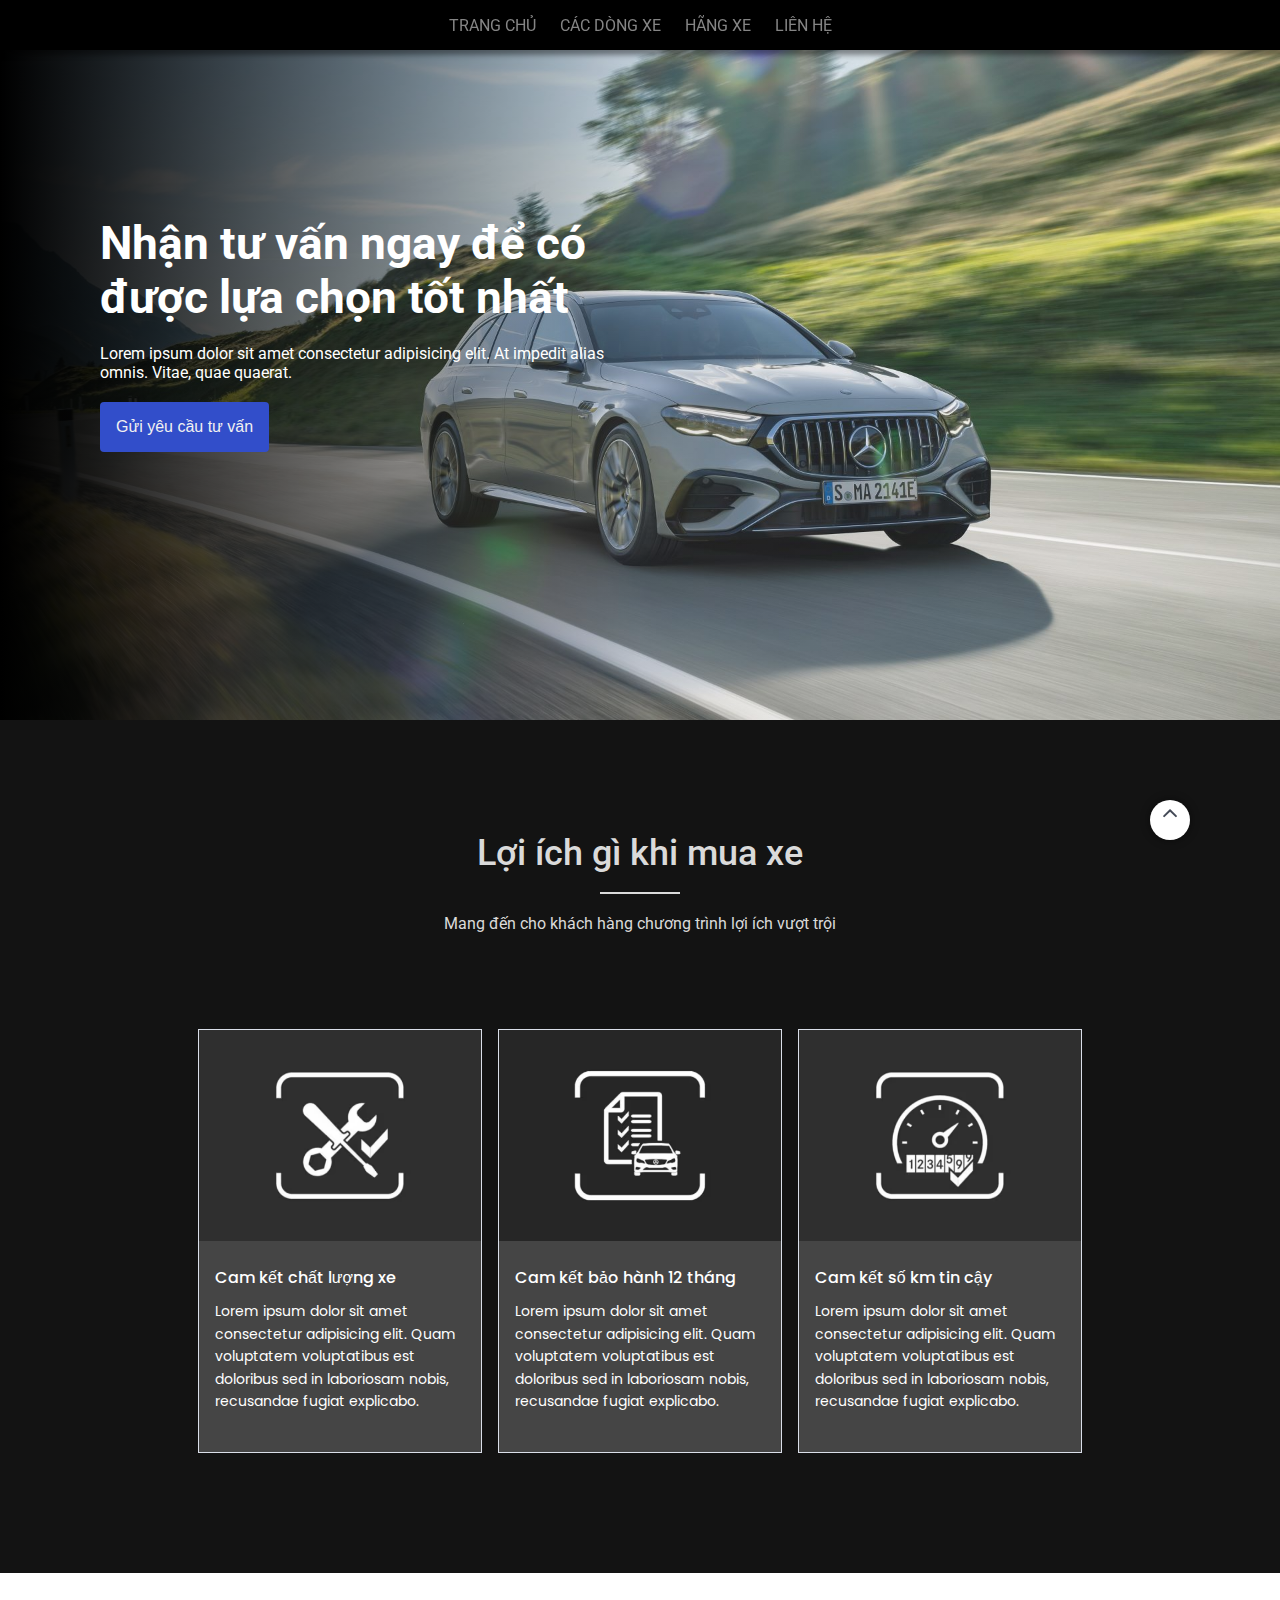
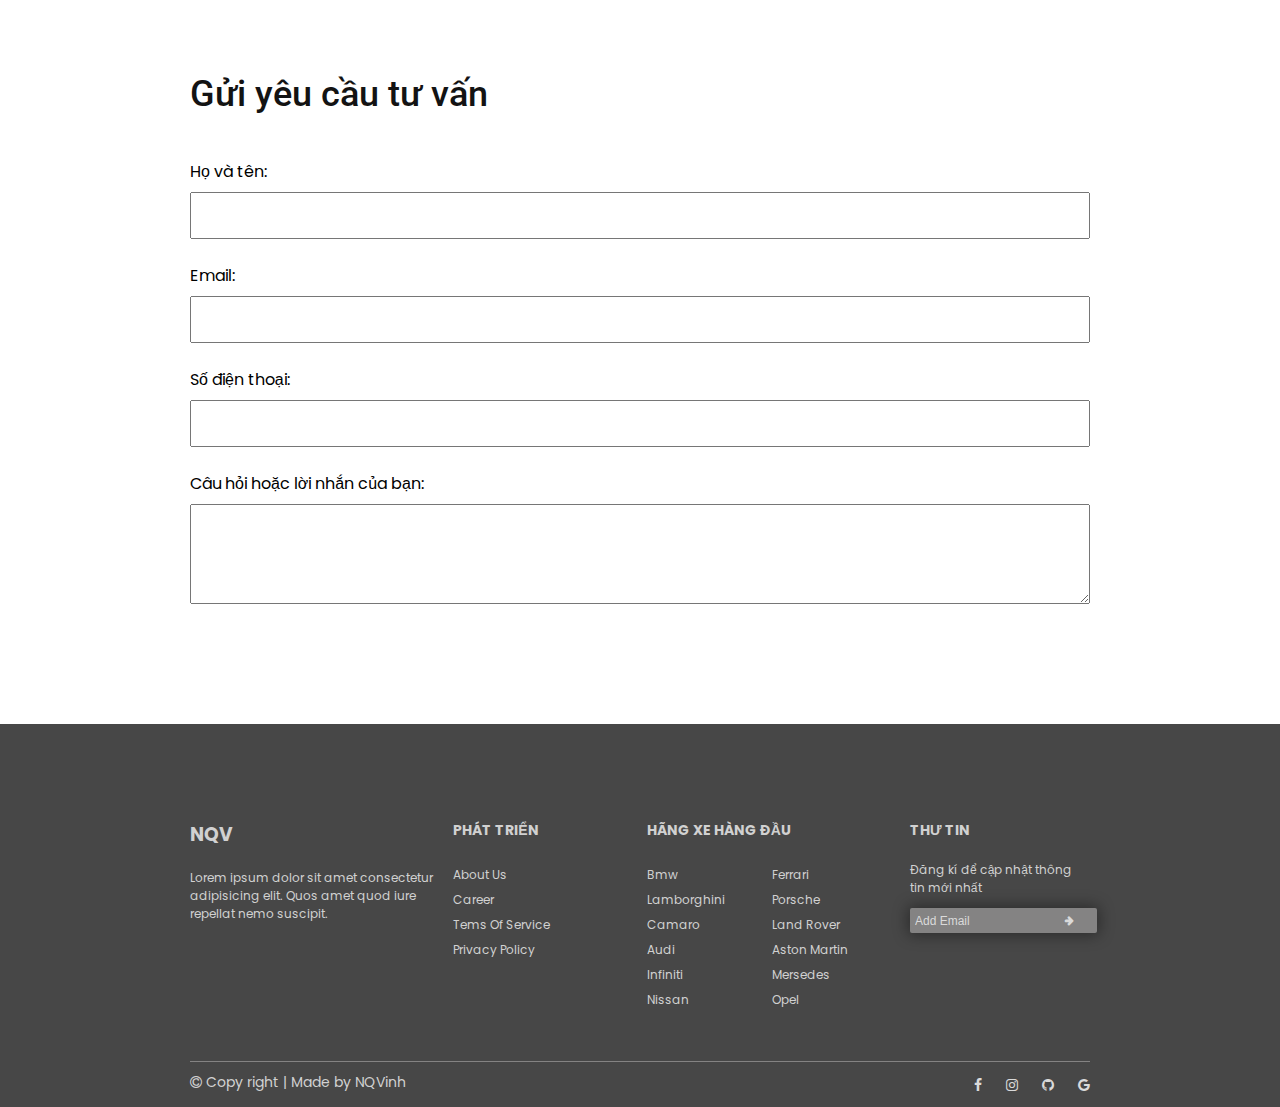
==== webcon/buycar.html @ da1bd58b "Update" ====
<!DOCTYPE html>
<html lang="en">
<head>
    <meta charset="UTF-8">
    <meta name="viewport" content="width=device-width, initial-scale=1.0">
    <title>Contact Us</title>

    <link rel="stylesheet" href="./assets/styles.css">

    <!-- Google Font -->
    <link rel="stylesheet" href="https://fonts.googleapis.com/css2?family=Roboto:ital,wght@0,100;0,300;0,400;0,500;0,700;0,900;1,100;1,300;1,400;1,500;1,700;1,900&display=swap">
    <link rel="stylesheet" href="https://fonts.googleapis.com/css?family=Poppins:100,100i,200,200i,300,300i,400,400i,500,500i,600,600i,700,700i,800,800i,900,900i">
    <link rel="stylesheet" href="https://fonts.googleapis.com/css?family=Rufina:400,700">
    <!-- Icon -->
    <link rel="stylesheet" href="../css/themify-icons.css">
    <link rel="stylesheet" href="../css/flaticon.css">
    <link rel="stylesheet" href="../css/font-awesome.min.css">
</head>
<body>
    <div>
        <!-- Header -->
        <div id="header">
            <ul class="nav">
                <li><a href="../index.html">trang chủ</a></li>
                <li><a href="##">các dòng xe</a></li>
                <li><a href="#brands">hãng xe</a></li>
                <li><a href="#footer">liên hệ</a></li>
            </ul>
        </div>
        <!-- Slider -->
        <div id="slider">
            <div class="text-content">
                <h1 class="text-heading">Nhận tư vấn ngay để có được lựa chọn tốt nhất</h1>
                <p class="text-desc">Lorem ipsum dolor sit amet consectetur adipisicing elit. At impedit alias omnis. Vitae, quae quaerat.</p>
                <button class="btn"><a href="#send-require">Gửi yêu cầu tư vấn</a></button>
            </div>
        </div>


        <!-- Content -->
        <div id="content">
            <!-- Vehicle Lines -->
            <div id="vehicle-lines">
                <div class="container">
                    <div class="vehicle-lines-header">
                        <h2>Lợi ích gì khi mua xe</h2>
                        <p>Mang đến cho khách hàng chương trình lợi ích vượt trội</p>
                    </div>
                    <div class="vehicle-lines-content">
                        <div class="vehicle-lines-single">
                            <div class="vehicle-lines-box">
                                <div class="vehicle-lines-img">
                                    <img  src="../webcon/assets/images/cpo (6).avif" class="image-car" alt="">
                                </div>    
                                <div class="vehicle-lines-text">
                                    <h4>Cam kết chất lượng xe</h4>
                                    <p class="">
                                        Lorem ipsum dolor sit amet consectetur adipisicing elit. Quam voluptatem voluptatibus est doloribus sed in laboriosam nobis, recusandae fugiat explicabo.
                                    </p>
                                </div>
                            </div>
                        </div>

                        <div class="vehicle-lines-single">
                            <div class="vehicle-lines-box">
                                <div class="vehicle-lines-img">
                                    <img  src="../webcon/assets/images/cpo (1).avif" class="image-car" alt="">
                                </div>    
                                <div class="vehicle-lines-text">
                                    <h4>Cam kết bảo hành 12 tháng</h4>
                                    <p class="">
                                        Lorem ipsum dolor sit amet consectetur adipisicing elit. Quam voluptatem voluptatibus est doloribus sed in laboriosam nobis, recusandae fugiat explicabo.
                                    </p>
                                </div>
                            </div>
                        </div>

                        <div class="vehicle-lines-single">
                            <div class="vehicle-lines-box">
                                <div class="vehicle-lines-img">
                                    <img  src="../webcon/assets/images/cpo (5).avif" class="image-car" alt="">
                                </div>    
                                <div class="vehicle-lines-text">
                                    <h4>Cam kết số km tin cậy</h4>
                                    <p class="">
                                        Lorem ipsum dolor sit amet consectetur adipisicing elit. Quam voluptatem voluptatibus est doloribus sed in laboriosam nobis, recusandae fugiat explicabo.
                                    </p>
                                </div>
                            </div>
                        </div>
                    </div>
                </div>
            </div>
            <!-- Send Require -->
            <div id="send-require">
                <div class="container">
                    <div class="send-require-header">
                        <h2>Gửi yêu cầu tư vấn</h2>
                    </div>
                    <div class="send-require-content">
                        <div class="form-send-require">
                            <form action="" class="">
                                <label for="input-name" class="send-require-label">Họ và tên:</label>
                                <input id="input-name" type="text">
                                <label for="input-email" class="send-require-label">Email:</label>
                                <input id="input-email" type="email">
                                <label for="input-tel" class="send-require-label">Số điện thoại:</label>
                                <input id="input-tel" type="tel">
                                <label for="input-question" class="send-require-label">Câu hỏi hoặc lời nhắn của bạn:</label>
                                <textarea name="" id="input-question"></textarea>
                            </form>
                        </div>
                    </div>
                </div>
            </div>
        </div>

        <!-- Footer -->
        <div id="footer">
            <div class="container">
                <div class="footer-content">
                    <div class="footer-top">
                        <div class="footer--info width-250">
                            <h3>nqv</h3>
                            <p>
                                Lorem ipsum dolor sit amet consectetur adipisicing elit. Quos amet quod iure repellat nemo suscipit.
                            </p>

                        </div>
                        <div class="footer--info width-180">
                            <h4>phát triển</h4>
                            <ul>
                                <li><a href="##">about us</a></li>
                                <li><a href="##">career</a></li>
                                <li><a href="##">tems of service</a></li>
                                <li><a href="##">privacy policy</a></li>
                            </ul>
                        </div>
                        <div class="footer--info width-250">
                            <h4>hãng xe hàng đầu</h4>
                            <div class="flex">
                                <div class="width-125">
                                    <ul>
                                        <li><a href="##">bmw</a></li>
                                        <li><a href="##">lamborghini</a></li>
                                        <li><a href="##">camaro</a></li>
                                        <li><a href="##">audi</a></li>
                                        <li><a href="##">infiniti</a></li>
                                        <li><a href="##">nissan</a></li>
                                    </ul>
                                </div>
                                <div class="width-125">
                                    <ul>
                                        <li><a href="#">ferrari</a></li>
                                        <li><a href="#">porsche</a></li>
                                        <li><a href="#">land rover</a></li>
                                        <li><a href="#">aston martin</a></li>
                                        <li><a href="#">mersedes</a></li>
                                        <li><a href="#">opel</a></li>
                                    </ul>
                                </div>
                            </div>
                        </div>
                        <div class="footer--info width-180">
                            <h4>thư tin</h4>
                            <p>Đăng kí để cập nhật thông tin mới nhất</p>
                            <div class="foot-email">
                                <div class="foot-email-box">
                                    <input type="text" class="form-control" placeholder="Add Email">
                                </div>
                                <div class="foot-email-sub">
                                    <i class="arrow-right fa fa-arrow-right"></i>
                                </div>
                            </div>
                        </div>
                    </div>
                    <div class="footer-bot">
                        <div class="col-half">
                            <div class="copyright">
                                <i class="fa fa-copyright"></i>
                                <p>Copy right | Made by NQVinh</p>
                            </div>
                        </div>
                        <div class="col-half">
                            <div class="social">
                                <a href="https://www.facebook.com/vinh.nguyenquang.9862?mibextid=LQQJ4d" target="_self"><i class="fa fa-facebook"></i></a>
                                <a href="https://www.instagram.com/nqv_1205/" target="_self"><i class="fa fa-instagram"></i></a>
                                <a href="https://github.com/Nqv1208" target="_self"><i class="fa fa-github"></i></a>
                                <a href="##"><i class="fa fa-google" target="_self"></i></a>
                            </div>
                        </div>
                    </div>
                </div>
            </div>
        </div>

        <!-- Btn Back To Top -->
        <a href="#" class="" id="back-top">
            <i class="fa fa-angle-up"></i>
        </a>
    </div>
    <script src="../js/main.js"></script>
</body>
</html>
---- webcon/assets/styles.css ----
@font-face {
    font-family: 'Americorps-3D-Condensed1';
    src:url('Americorps-3D-Condensed1.ttf.woff') format('woff'),
        url('Americorps-3D-Condensed1.ttf.svg#Americorps-3D-Condensed1') format('svg'),
        url('Americorps-3D-Condensed1.ttf.eot'),
        url('Americorps-3D-Condensed1.ttf.eot?#iefix') format('embedded-opentype'); 
        font-weight: normal;
        font-style: normal;
}

* {
    margin: 0;
    padding: 0;
    box-sizing: border-box;
}

html {
    scroll-behavior: smooth;
}


body {
    font-family: 'Poppins', sans-serif;
}

/* ------------------------------ */
/* Common */
.width-100 {
    width: 200px;
}
.width-180 {
    width: 180px;
}
.width-250 {
    width: 250px;
}
.width-125 {
    width: 125px;
}
.fl-right {
    float: right;
}
.ma-lr-20 {
    margin: 0 20px;
}
.col-half {
    width: 50%;
    float: left;
}


/* -------------------------------------------- */
/* Header */
#header {
    font-family: 'Roboto', sans-serif;
    z-index: 3;
    height: 50px;
    width: 100%;
    position: fixed;
    text-align: center;
    background-color: #000;
    box-shadow: 0px 0px 5px 5px rgba( 0, 0, 0, 0.4);
}

#header .nav {
    height: 50px;
    padding: 0;
    /* border-bottom: #858585 solid 1px; */
    display: inline-block;

}

#header .nav li {
    display: inline-block;
    list-style-type: none;
}

#header li:hover {
    color: #fff;
    cursor: pointer;
}

#header li a {
    text-transform: uppercase;
    text-decoration: none;
    /* line-height: 34px; */
    padding-top: 16px;
    margin: 0px 10px;
    color: #858585;
    display: block;
}

#header li a::after {
    content: "";
    display: block;
    height: 2px;
    width: 0px;
    background-color: transparent;
    transition:  .3s ease, .3s ease;
}

#header li:hover a::after {
    width: 100%;
    background-color: #fff;
}

#header li:hover a{
    color: #fff;
}

/* ------------------------------ */
/* Slider */
#slider {
    padding-top: 56.25%;
    background: url(./images/1356278.jpg) top no-repeat;
    background-size: cover;
    /* opacity: 0.9; */
    position: relative;
    display: flex;
    align-items: center;
}

#slider::after {
    position: absolute;
    content: "";
    top: 0;
    left: 0;
    width: 100%;
    height: 100%;
    background: linear-gradient(to right, #000, #8888883a, #ffffff1a);
}

#slider .text-content {
    font-family: 'Roboto', sans-serif;
    z-index: 2;
    position: absolute;
    top: 30%;
    left: 100px;
    width: 550px;
    color: #fff;
}

#slider .text-heading {
    font-size: 46px;
    margin-bottom: 20px;
}

#slider .text-desc {
    margin-bottom: 20px;
}

#slider .text-content .btn {
    padding: 16px 0px;
    border: none;
    border-radius: 4px;
    background-color: #324eca;
}

#slider .text-content .btn a {
    padding: 16px 16px;
    text-decoration: none;
    color: #f1f1f1;
    font-size: 16px;
}

/* ------------------------------ */
/* Vehicle Lines */
#vehicle-lines{
    padding:112px 0 120px;
    color: rgba( 0, 0, 0, 0.7);
    background-color: #131313;
}

#vehicle-lines .container {
    width: 900px;
    margin-left: auto;
    margin-right: auto;
}

#vehicle-lines .vehicle-lines-header {
    text-align: center;
    color: #fff;
    font-family: 'Roboto', sans-serif;
}

#vehicle-lines .vehicle-lines-header h2 {
    color: #dadada;
    font-size: 36px;
    padding-bottom: 20px;
    position: relative;
    font-weight: 500;
}

#vehicle-lines .vehicle-lines-header h2::after {
    content: "";
    position: absolute;
    bottom: 0;
    left: 50%;
    margin-left: -40px;
    width: 80px;
    height: 2px;
    background-color: #dadada;
}

#vehicle-lines .vehicle-lines-header p {
    padding-top: 20px;
    color: #dadada;
}

.vehicle-lines-content{
    padding-top:96px;
}

.vehicle-lines-content::after {
    content: "";
    display: block;
    clear: both;
}

.vehicle-lines-single {
    float: left;
    width: 33.3333%;
    padding: 0px 8px;
}

.vehicle-lines-box {
    border: 1px solid #dadfe9;
}

.vehicle-lines-img {

}

.vehicle-lines-img img {
    width: 100%;
    display: block;
}

.vehicle-lines-text {
    padding: 24px 16px 40px;
    color: #fff;
    background-color: #454545;
}


.vehicle-lines-text h4 {
    color: #fff;
    font-weight: 500;
    margin-bottom: 10px;
}

.vehicle-lines-text p {
    font-size: 14px;
    line-height: 1.6;
    letter-spacing: 0.5;
}

/* Send Require */
#send-require {
    padding-top: 100px;
    padding-bottom: 120px;

}

#send-require .container {
    width: 900px;
    margin-left: auto;
    margin-right: auto;
}

#send-require .send-require-header {
    /* text-align: center; */
    color: #131313;
    font-family: 'Roboto', sans-serif;
    padding-bottom: 20px;
}

#send-require .send-require-header h2 {
    color: #131313;
    font-size: 36px;
    position: relative;
    font-weight: 500;
}

#send-require .form-send-require form {
    display: block;
}

#send-require .form-send-require input {
    width: 100%;
    padding: 10px 10px;
    font-size: 20px;
}

#send-require .form-send-require textarea {
    display: block;
    width: 100%;
    min-height: 100px;
    padding: 10px;
}

#send-require .form-send-require .send-require-label {
    display: block;
    padding-top: 24px;
    padding-bottom: 8px;
}



/* ------------------------------ */
/* Footer */
#footer {
    color: #d1d1d1;
    background-color: #474747;
}

#footer .container {
    width: 900px;
    margin-left: auto;
    margin-right: auto;
}

#footer .footer-content {
    padding-top:96px;
}

/* Footer Top */
#footer .footer-top {
    width: 100%;
    display: flex;
    justify-content: space-between;
}

#footer .footer--info {

}

#footer .footer-top p {
    /* width: 200px; */
    font-size: 12px;
}

#footer h4, #footer h3 {
    text-transform:uppercase;
    margin-bottom: 20px;
}

#footer h4 {
    font-size: 14px;
}

#footer .footer--info li {
    list-style-type: none;
}

#footer .footer--info li a{
    font-size: 12px;
    text-decoration: none;
    text-transform: capitalize;
    color: #d1d1d1;
    transition: ease 0.5s;
}

#footer .footer--info li a:hover {
    color: #fff;
    padding-left: 5px;
}

#footer .footer--info .flex {
    display: flex;
    width: 100%;
}

.foot-email {
    position: relative;
    margin-top: 10px;
}

.foot-email-box input::placeholder {
    font-size: 12px;
    color: #dadada;
    line-height: 16px;
}
.foot-email-box .form-control {
    padding: 5px;
    border-radius: 2px;
    border: none;
    box-shadow: 0px 0px 15px 2px rgba(0, 0, 0, .4);
    background-color: #848383;
}
.foot-email-sub .arrow-right {
    position: absolute;
    top: 0;
    right: 0;
    width: 40px;
    height: 100%;
    display: flex;
    justify-content: center;
    align-items: center;
}

 .foot-email-sub .arrow-right {
    color: #dadada;
    font-size: 10px;
    font-weight: bold;
}

/* Footer Bot */
#footer .footer-bot {
    margin-top: 50px;
    width: 100%;
}

#footer .footer-bot::after {
    content: "";
    display: block;
    clear: both;
}

#footer .footer-bot {
    border-top: #848383 solid 1px;
    /* padding: 20px 0px; */

}

#footer .footer-bot .copyright {
    padding: 10px 0px;
    font-size: 14px;
}

#footer .copyright p {
    display: inline-block;
}

#footer .footer-bot .social {
    padding: 10px 0px;
    float: right;
}

#footer .social a {
    text-decoration: none;
    font-size: 14px;
    color: #dadada;
    padding-left: 10px;
    transition: ease 0.3s;
}

#footer .social a:hover {
    font-size: 16px;
    color: #fff;
}

#footer .social i {
    padding-left: 10px;
}


/* Back to Top */
#back-top {
    position: fixed;
    bottom: 60px;
    right: 90px;
    width: 40px;
    height: 40px;
    color: #444A57;
    background-color: #fff;
    text-align: center;
    text-decoration: none;
    border-radius: 50%;
    box-shadow: 0px 0px 8px 1px rgba( 0, 0, 0, 0.4);
    animation-name: backtop;
    animation-duration: 0.8s;
}

@keyframes backtop {
    0% {
        bottom: 20px;
        opacity: 0;
    }
    100% {
        bottom: 60px;
        opacity: 1;
    }
}

#back-top i {
    font-size: 25px;
    position: relative;
    animation-name: up-down;
    animation-duration: 1s;
    animation-iteration-count: infinite;
    animation-direction: alternate;
}



@keyframes up-down {
    
    0% {
        bottom: -12px;
    }
    100% {
        bottom: 0px;
    }
}
---- css/themify-icons.css ----
@font-face {
	font-family: 'themify';
	src:url('fonts/themify.eot?-fvbane');
	src:url('fonts/themify.eot?#iefix-fvbane') format('embedded-opentype'),
		url('fonts/themify.woff?-fvbane') format('woff'),
		url('fonts/themify.ttf?-fvbane') format('truetype'),
		url('fonts/themify.svg?-fvbane#themify') format('svg');
	font-weight: normal;
	font-style: normal;
}

[class^="ti-"], [class*=" ti-"] {
	font-family: 'themify';
	speak: none;
	font-style: normal;
	font-weight: normal;
	font-variant: normal;
	text-transform: none;
	line-height: 1;

	/* Better Font Rendering =========== */
	-webkit-font-smoothing: antialiased;
	-moz-osx-font-smoothing: grayscale;
}

.ti-wand:before {
	content: "\e600";
}
.ti-volume:before {
	content: "\e601";
}
.ti-user:before {
	content: "\e602";
}
.ti-unlock:before {
	content: "\e603";
}
.ti-unlink:before {
	content: "\e604";
}
.ti-trash:before {
	content: "\e605";
}
.ti-thought:before {
	content: "\e606";
}
.ti-target:before {
	content: "\e607";
}
.ti-tag:before {
	content: "\e608";
}
.ti-tablet:before {
	content: "\e609";
}
.ti-star:before {
	content: "\e60a";
}
.ti-spray:before {
	content: "\e60b";
}
.ti-signal:before {
	content: "\e60c";
}
.ti-shopping-cart:before {
	content: "\e60d";
}
.ti-shopping-cart-full:before {
	content: "\e60e";
}
.ti-settings:before {
	content: "\e60f";
}
.ti-search:before {
	content: "\e610";
}
.ti-zoom-in:before {
	content: "\e611";
}
.ti-zoom-out:before {
	content: "\e612";
}
.ti-cut:before {
	content: "\e613";
}
.ti-ruler:before {
	content: "\e614";
}
.ti-ruler-pencil:before {
	content: "\e615";
}
.ti-ruler-alt:before {
	content: "\e616";
}
.ti-bookmark:before {
	content: "\e617";
}
.ti-bookmark-alt:before {
	content: "\e618";
}
.ti-reload:before {
	content: "\e619";
}
.ti-plus:before {
	content: "\e61a";
}
.ti-pin:before {
	content: "\e61b";
}
.ti-pencil:before {
	content: "\e61c";
}
.ti-pencil-alt:before {
	content: "\e61d";
}
.ti-paint-roller:before {
	content: "\e61e";
}
.ti-paint-bucket:before {
	content: "\e61f";
}
.ti-na:before {
	content: "\e620";
}
.ti-mobile:before {
	content: "\e621";
}
.ti-minus:before {
	content: "\e622";
}
.ti-medall:before {
	content: "\e623";
}
.ti-medall-alt:before {
	content: "\e624";
}
.ti-marker:before {
	content: "\e625";
}
.ti-marker-alt:before {
	content: "\e626";
}
.ti-arrow-up:before {
	content: "\e627";
}
.ti-arrow-right:before {
	content: "\e628";
}
.ti-arrow-left:before {
	content: "\e629";
}
.ti-arrow-down:before {
	content: "\e62a";
}
.ti-lock:before {
	content: "\e62b";
}
.ti-location-arrow:before {
	content: "\e62c";
}
.ti-link:before {
	content: "\e62d";
}
.ti-layout:before {
	content: "\e62e";
}
.ti-layers:before {
	content: "\e62f";
}
.ti-layers-alt:before {
	content: "\e630";
}
.ti-key:before {
	content: "\e631";
}
.ti-import:before {
	content: "\e632";
}
.ti-image:before {
	content: "\e633";
}
.ti-heart:before {
	content: "\e634";
}
.ti-heart-broken:before {
	content: "\e635";
}
.ti-hand-stop:before {
	content: "\e636";
}
.ti-hand-open:before {
	content: "\e637";
}
.ti-hand-drag:before {
	content: "\e638";
}
.ti-folder:before {
	content: "\e639";
}
.ti-flag:before {
	content: "\e63a";
}
.ti-flag-alt:before {
	content: "\e63b";
}
.ti-flag-alt-2:before {
	content: "\e63c";
}
.ti-eye:before {
	content: "\e63d";
}
.ti-export:before {
	content: "\e63e";
}
.ti-exchange-vertical:before {
	content: "\e63f";
}
.ti-desktop:before {
	content: "\e640";
}
.ti-cup:before {
	content: "\e641";
}
.ti-crown:before {
	content: "\e642";
}
.ti-comments:before {
	content: "\e643";
}
.ti-comment:before {
	content: "\e644";
}
.ti-comment-alt:before {
	content: "\e645";
}
.ti-close:before {
	content: "\e646";
}
.ti-clip:before {
	content: "\e647";
}
.ti-angle-up:before {
	content: "\e648";
}
.ti-angle-right:before {
	content: "\e649";
}
.ti-angle-left:before {
	content: "\e64a";
}
.ti-angle-down:before {
	content: "\e64b";
}
.ti-check:before {
	content: "\e64c";
}
.ti-check-box:before {
	content: "\e64d";
}
.ti-camera:before {
	content: "\e64e";
}
.ti-announcement:before {
	content: "\e64f";
}
.ti-brush:before {
	content: "\e650";
}
.ti-briefcase:before {
	content: "\e651";
}
.ti-bolt:before {
	content: "\e652";
}
.ti-bolt-alt:before {
	content: "\e653";
}
.ti-blackboard:before {
	content: "\e654";
}
.ti-bag:before {
	content: "\e655";
}
.ti-move:before {
	content: "\e656";
}
.ti-arrows-vertical:before {
	content: "\e657";
}
.ti-arrows-horizontal:before {
	content: "\e658";
}
.ti-fullscreen:before {
	content: "\e659";
}
.ti-arrow-top-right:before {
	content: "\e65a";
}
.ti-arrow-top-left:before {
	content: "\e65b";
}
.ti-arrow-circle-up:before {
	content: "\e65c";
}
.ti-arrow-circle-right:before {
	content: "\e65d";
}
.ti-arrow-circle-left:before {
	content: "\e65e";
}
.ti-arrow-circle-down:before {
	content: "\e65f";
}
.ti-angle-double-up:before {
	content: "\e660";
}
.ti-angle-double-right:before {
	content: "\e661";
}
.ti-angle-double-left:before {
	content: "\e662";
}
.ti-angle-double-down:before {
	content: "\e663";
}
.ti-zip:before {
	content: "\e664";
}
.ti-world:before {
	content: "\e665";
}
.ti-wheelchair:before {
	content: "\e666";
}
.ti-view-list:before {
	content: "\e667";
}
.ti-view-list-alt:before {
	content: "\e668";
}
.ti-view-grid:before {
	content: "\e669";
}
.ti-uppercase:before {
	content: "\e66a";
}
.ti-upload:before {
	content: "\e66b";
}
.ti-underline:before {
	content: "\e66c";
}
.ti-truck:before {
	content: "\e66d";
}
.ti-timer:before {
	content: "\e66e";
}
.ti-ticket:before {
	content: "\e66f";
}
.ti-thumb-up:before {
	content: "\e670";
}
.ti-thumb-down:before {
	content: "\e671";
}
.ti-text:before {
	content: "\e672";
}
.ti-stats-up:before {
	content: "\e673";
}
.ti-stats-down:before {
	content: "\e674";
}
.ti-split-v:before {
	content: "\e675";
}
.ti-split-h:before {
	content: "\e676";
}
.ti-smallcap:before {
	content: "\e677";
}
.ti-shine:before {
	content: "\e678";
}
.ti-shift-right:before {
	content: "\e679";
}
.ti-shift-left:before {
	content: "\e67a";
}
.ti-shield:before {
	content: "\e67b";
}
.ti-notepad:before {
	content: "\e67c";
}
.ti-server:before {
	content: "\e67d";
}
.ti-quote-right:before {
	content: "\e67e";
}
.ti-quote-left:before {
	content: "\e67f";
}
.ti-pulse:before {
	content: "\e680";
}
.ti-printer:before {
	content: "\e681";
}
.ti-power-off:before {
	content: "\e682";
}
.ti-plug:before {
	content: "\e683";
}
.ti-pie-chart:before {
	content: "\e684";
}
.ti-paragraph:before {
	content: "\e685";
}
.ti-panel:before {
	content: "\e686";
}
.ti-package:before {
	content: "\e687";
}
.ti-music:before {
	content: "\e688";
}
.ti-music-alt:before {
	content: "\e689";
}
.ti-mouse:before {
	content: "\e68a";
}
.ti-mouse-alt:before {
	content: "\e68b";
}
.ti-money:before {
	content: "\e68c";
}
.ti-microphone:before {
	content: "\e68d";
}
.ti-menu:before {
	content: "\e68e";
}
.ti-menu-alt:before {
	content: "\e68f";
}
.ti-map:before {
	content: "\e690";
}
.ti-map-alt:before {
	content: "\e691";
}
.ti-loop:before {
	content: "\e692";
}
.ti-location-pin:before {
	content: "\e693";
}
.ti-list:before {
	content: "\e694";
}
.ti-light-bulb:before {
	content: "\e695";
}
.ti-Italic:before {
	content: "\e696";
}
.ti-info:before {
	content: "\e697";
}
.ti-infinite:before {
	content: "\e698";
}
.ti-id-badge:before {
	content: "\e699";
}
.ti-hummer:before {
	content: "\e69a";
}
.ti-home:before {
	content: "\e69b";
}
.ti-help:before {
	content: "\e69c";
}
.ti-headphone:before {
	content: "\e69d";
}
.ti-harddrives:before {
	content: "\e69e";
}
.ti-harddrive:before {
	content: "\e69f";
}
.ti-gift:before {
	content: "\e6a0";
}
.ti-game:before {
	content: "\e6a1";
}
.ti-filter:before {
	content: "\e6a2";
}
.ti-files:before {
	content: "\e6a3";
}
.ti-file:before {
	content: "\e6a4";
}
.ti-eraser:before {
	content: "\e6a5";
}
.ti-envelope:before {
	content: "\e6a6";
}
.ti-download:before {
	content: "\e6a7";
}
.ti-direction:before {
	content: "\e6a8";
}
.ti-direction-alt:before {
	content: "\e6a9";
}
.ti-dashboard:before {
	content: "\e6aa";
}
.ti-control-stop:before {
	content: "\e6ab";
}
.ti-control-shuffle:before {
	content: "\e6ac";
}
.ti-control-play:before {
	content: "\e6ad";
}
.ti-control-pause:before {
	content: "\e6ae";
}
.ti-control-forward:before {
	content: "\e6af";
}
.ti-control-backward:before {
	content: "\e6b0";
}
.ti-cloud:before {
	content: "\e6b1";
}
.ti-cloud-up:before {
	content: "\e6b2";
}
.ti-cloud-down:before {
	content: "\e6b3";
}
.ti-clipboard:before {
	content: "\e6b4";
}
.ti-car:before {
	content: "\e6b5";
}
.ti-calendar:before {
	content: "\e6b6";
}
.ti-book:before {
	content: "\e6b7";
}
.ti-bell:before {
	content: "\e6b8";
}
.ti-basketball:before {
	content: "\e6b9";
}
.ti-bar-chart:before {
	content: "\e6ba";
}
.ti-bar-chart-alt:before {
	content: "\e6bb";
}
.ti-back-right:before {
	content: "\e6bc";
}
.ti-back-left:before {
	content: "\e6bd";
}
.ti-arrows-corner:before {
	content: "\e6be";
}
.ti-archive:before {
	content: "\e6bf";
}
.ti-anchor:before {
	content: "\e6c0";
}
.ti-align-right:before {
	content: "\e6c1";
}
.ti-align-left:before {
	content: "\e6c2";
}
.ti-align-justify:before {
	content: "\e6c3";
}
.ti-align-center:before {
	content: "\e6c4";
}
.ti-alert:before {
	content: "\e6c5";
}
.ti-alarm-clock:before {
	content: "\e6c6";
}
.ti-agenda:before {
	content: "\e6c7";
}
.ti-write:before {
	content: "\e6c8";
}
.ti-window:before {
	content: "\e6c9";
}
.ti-widgetized:before {
	content: "\e6ca";
}
.ti-widget:before {
	content: "\e6cb";
}
.ti-widget-alt:before {
	content: "\e6cc";
}
.ti-wallet:before {
	content: "\e6cd";
}
.ti-video-clapper:before {
	content: "\e6ce";
}
.ti-video-camera:before {
	content: "\e6cf";
}
.ti-vector:before {
	content: "\e6d0";
}
.ti-themify-logo:before {
	content: "\e6d1";
}
.ti-themify-favicon:before {
	content: "\e6d2";
}
.ti-themify-favicon-alt:before {
	content: "\e6d3";
}
.ti-support:before {
	content: "\e6d4";
}
.ti-stamp:before {
	content: "\e6d5";
}
.ti-split-v-alt:before {
	content: "\e6d6";
}
.ti-slice:before {
	content: "\e6d7";
}
.ti-shortcode:before {
	content: "\e6d8";
}
.ti-shift-right-alt:before {
	content: "\e6d9";
}
.ti-shift-left-alt:before {
	content: "\e6da";
}
.ti-ruler-alt-2:before {
	content: "\e6db";
}
.ti-receipt:before {
	content: "\e6dc";
}
.ti-pin2:before {
	content: "\e6dd";
}
.ti-pin-alt:before {
	content: "\e6de";
}
.ti-pencil-alt2:before {
	content: "\e6df";
}
.ti-palette:before {
	content: "\e6e0";
}
.ti-more:before {
	content: "\e6e1";
}
.ti-more-alt:before {
	content: "\e6e2";
}
.ti-microphone-alt:before {
	content: "\e6e3";
}
.ti-magnet:before {
	content: "\e6e4";
}
.ti-line-double:before {
	content: "\e6e5";
}
.ti-line-dotted:before {
	content: "\e6e6";
}
.ti-line-dashed:before {
	content: "\e6e7";
}
.ti-layout-width-full:before {
	content: "\e6e8";
}
.ti-layout-width-default:before {
	content: "\e6e9";
}
.ti-layout-width-default-alt:before {
	content: "\e6ea";
}
.ti-layout-tab:before {
	content: "\e6eb";
}
.ti-layout-tab-window:before {
	content: "\e6ec";
}
.ti-layout-tab-v:before {
	content: "\e6ed";
}
.ti-layout-tab-min:before {
	content: "\e6ee";
}
.ti-layout-slider:before {
	content: "\e6ef";
}
.ti-layout-slider-alt:before {
	content: "\e6f0";
}
.ti-layout-sidebar-right:before {
	content: "\e6f1";
}
.ti-layout-sidebar-none:before {
	content: "\e6f2";
}
.ti-layout-sidebar-left:before {
	content: "\e6f3";
}
.ti-layout-placeholder:before {
	content: "\e6f4";
}
.ti-layout-menu:before {
	content: "\e6f5";
}
.ti-layout-menu-v:before {
	content: "\e6f6";
}
.ti-layout-menu-separated:before {
	content: "\e6f7";
}
.ti-layout-menu-full:before {
	content: "\e6f8";
}
.ti-layout-media-right-alt:before {
	content: "\e6f9";
}
.ti-layout-media-right:before {
	content: "\e6fa";
}
.ti-layout-media-overlay:before {
	content: "\e6fb";
}
.ti-layout-media-overlay-alt:before {
	content: "\e6fc";
}
.ti-layout-media-overlay-alt-2:before {
	content: "\e6fd";
}
.ti-layout-media-left-alt:before {
	content: "\e6fe";
}
.ti-layout-media-left:before {
	content: "\e6ff";
}
.ti-layout-media-center-alt:before {
	content: "\e700";
}
.ti-layout-media-center:before {
	content: "\e701";
}
.ti-layout-list-thumb:before {
	content: "\e702";
}
.ti-layout-list-thumb-alt:before {
	content: "\e703";
}
.ti-layout-list-post:before {
	content: "\e704";
}
.ti-layout-list-large-image:before {
	content: "\e705";
}
.ti-layout-line-solid:before {
	content: "\e706";
}
.ti-layout-grid4:before {
	content: "\e707";
}
.ti-layout-grid3:before {
	content: "\e708";
}
.ti-layout-grid2:before {
	content: "\e709";
}
.ti-layout-grid2-thumb:before {
	content: "\e70a";
}
.ti-layout-cta-right:before {
	content: "\e70b";
}
.ti-layout-cta-left:before {
	content: "\e70c";
}
.ti-layout-cta-center:before {
	content: "\e70d";
}
.ti-layout-cta-btn-right:before {
	content: "\e70e";
}
.ti-layout-cta-btn-left:before {
	content: "\e70f";
}
.ti-layout-column4:before {
	content: "\e710";
}
.ti-layout-column3:before {
	content: "\e711";
}
.ti-layout-column2:before {
	content: "\e712";
}
.ti-layout-accordion-separated:before {
	content: "\e713";
}
.ti-layout-accordion-merged:before {
	content: "\e714";
}
.ti-layout-accordion-list:before {
	content: "\e715";
}
.ti-ink-pen:before {
	content: "\e716";
}
.ti-info-alt:before {
	content: "\e717";
}
.ti-help-alt:before {
	content: "\e718";
}
.ti-headphone-alt:before {
	content: "\e719";
}
.ti-hand-point-up:before {
	content: "\e71a";
}
.ti-hand-point-right:before {
	content: "\e71b";
}
.ti-hand-point-left:before {
	content: "\e71c";
}
.ti-hand-point-down:before {
	content: "\e71d";
}
.ti-gallery:before {
	content: "\e71e";
}
.ti-face-smile:before {
	content: "\e71f";
}
.ti-face-sad:before {
	content: "\e720";
}
.ti-credit-card:before {
	content: "\e721";
}
.ti-control-skip-forward:before {
	content: "\e722";
}
.ti-control-skip-backward:before {
	content: "\e723";
}
.ti-control-record:before {
	content: "\e724";
}
.ti-control-eject:before {
	content: "\e725";
}
.ti-comments-smiley:before {
	content: "\e726";
}
.ti-brush-alt:before {
	content: "\e727";
}
.ti-youtube:before {
	content: "\e728";
}
.ti-vimeo:before {
	content: "\e729";
}
.ti-twitter:before {
	content: "\e72a";
}
.ti-time:before {
	content: "\e72b";
}
.ti-tumblr:before {
	content: "\e72c";
}
.ti-skype:before {
	content: "\e72d";
}
.ti-share:before {
	content: "\e72e";
}
.ti-share-alt:before {
	content: "\e72f";
}
.ti-rocket:before {
	content: "\e730";
}
.ti-pinterest:before {
	content: "\e731";
}
.ti-new-window:before {
	content: "\e732";
}
.ti-microsoft:before {
	content: "\e733";
}
.ti-list-ol:before {
	content: "\e734";
}
.ti-linkedin:before {
	content: "\e735";
}
.ti-layout-sidebar-2:before {
	content: "\e736";
}
.ti-layout-grid4-alt:before {
	content: "\e737";
}
.ti-layout-grid3-alt:before {
	content: "\e738";
}
.ti-layout-grid2-alt:before {
	content: "\e739";
}
.ti-layout-column4-alt:before {
	content: "\e73a";
}
.ti-layout-column3-alt:before {
	content: "\e73b";
}
.ti-layout-column2-alt:before {
	content: "\e73c";
}
.ti-instagram:before {
	content: "\e73d";
}
.ti-google:before {
	content: "\e73e";
}
.ti-github:before {
	content: "\e73f";
}
.ti-flickr:before {
	content: "\e740";
}
.ti-facebook:before {
	content: "\e741";
}
.ti-dropbox:before {
	content: "\e742";
}
.ti-dribbble:before {
	content: "\e743";
}
.ti-apple:before {
	content: "\e744";
}
.ti-android:before {
	content: "\e745";
}
.ti-save:before {
	content: "\e746";
}
.ti-save-alt:before {
	content: "\e747";
}
.ti-yahoo:before {
	content: "\e748";
}
.ti-wordpress:before {
	content: "\e749";
}
.ti-vimeo-alt:before {
	content: "\e74a";
}
.ti-twitter-alt:before {
	content: "\e74b";
}
.ti-tumblr-alt:before {
	content: "\e74c";
}
.ti-trello:before {
	content: "\e74d";
}
.ti-stack-overflow:before {
	content: "\e74e";
}
.ti-soundcloud:before {
	content: "\e74f";
}
.ti-sharethis:before {
	content: "\e750";
}
.ti-sharethis-alt:before {
	content: "\e751";
}
.ti-reddit:before {
	content: "\e752";
}
.ti-pinterest-alt:before {
	content: "\e753";
}
.ti-microsoft-alt:before {
	content: "\e754";
}
.ti-linux:before {
	content: "\e755";
}
.ti-jsfiddle:before {
	content: "\e756";
}
.ti-joomla:before {
	content: "\e757";
}
.ti-html5:before {
	content: "\e758";
}
.ti-flickr-alt:before {
	content: "\e759";
}
.ti-email:before {
	content: "\e75a";
}
.ti-drupal:before {
	content: "\e75b";
}
.ti-dropbox-alt:before {
	content: "\e75c";
}
.ti-css3:before {
	content: "\e75d";
}
.ti-rss:before {
	content: "\e75e";
}
.ti-rss-alt:before {
	content: "\e75f";
}
---- css/flaticon.css ----
/*
  	Flaticon icon font: Flaticon
  	Creation date: 23/05/2018 10:29
  	*/

@font-face {
  font-family: "Flaticon";
  src: url("../fonts/Flaticon.eot");
  src: url("../fonts/Flaticon.eot?#iefix") format("embedded-opentype"),
       url("../fonts/Flaticon.woff") format("woff"),
       url("../fonts/Flaticon.ttf") format("truetype"),
       url("../fonts/Flaticon.svg#Flaticon") format("svg");
  font-weight: normal;
  font-style: normal;
}

@media screen and (-webkit-min-device-pixel-ratio:0) {
  @font-face {
    font-family: "Flaticon";
    src: url("../fonts/Flaticon.svg#Flaticon") format("svg");
  }
}

[class^="flaticon-"]:before, [class*=" flaticon-"]:before,
[class^="flaticon-"]:after, [class*=" flaticon-"]:after {   
  font-family: Flaticon;
  font-size: 20px;
  font-style: normal;
  margin-left: 0px;
}

.flaticon-car-1:before { content: "\f100"; }
.flaticon-car-repair:before { content: "\f101"; }
.flaticon-car:before { content: "\f102"; }
.flaticon-arrow-down-angle:before { content: "\f103"; }
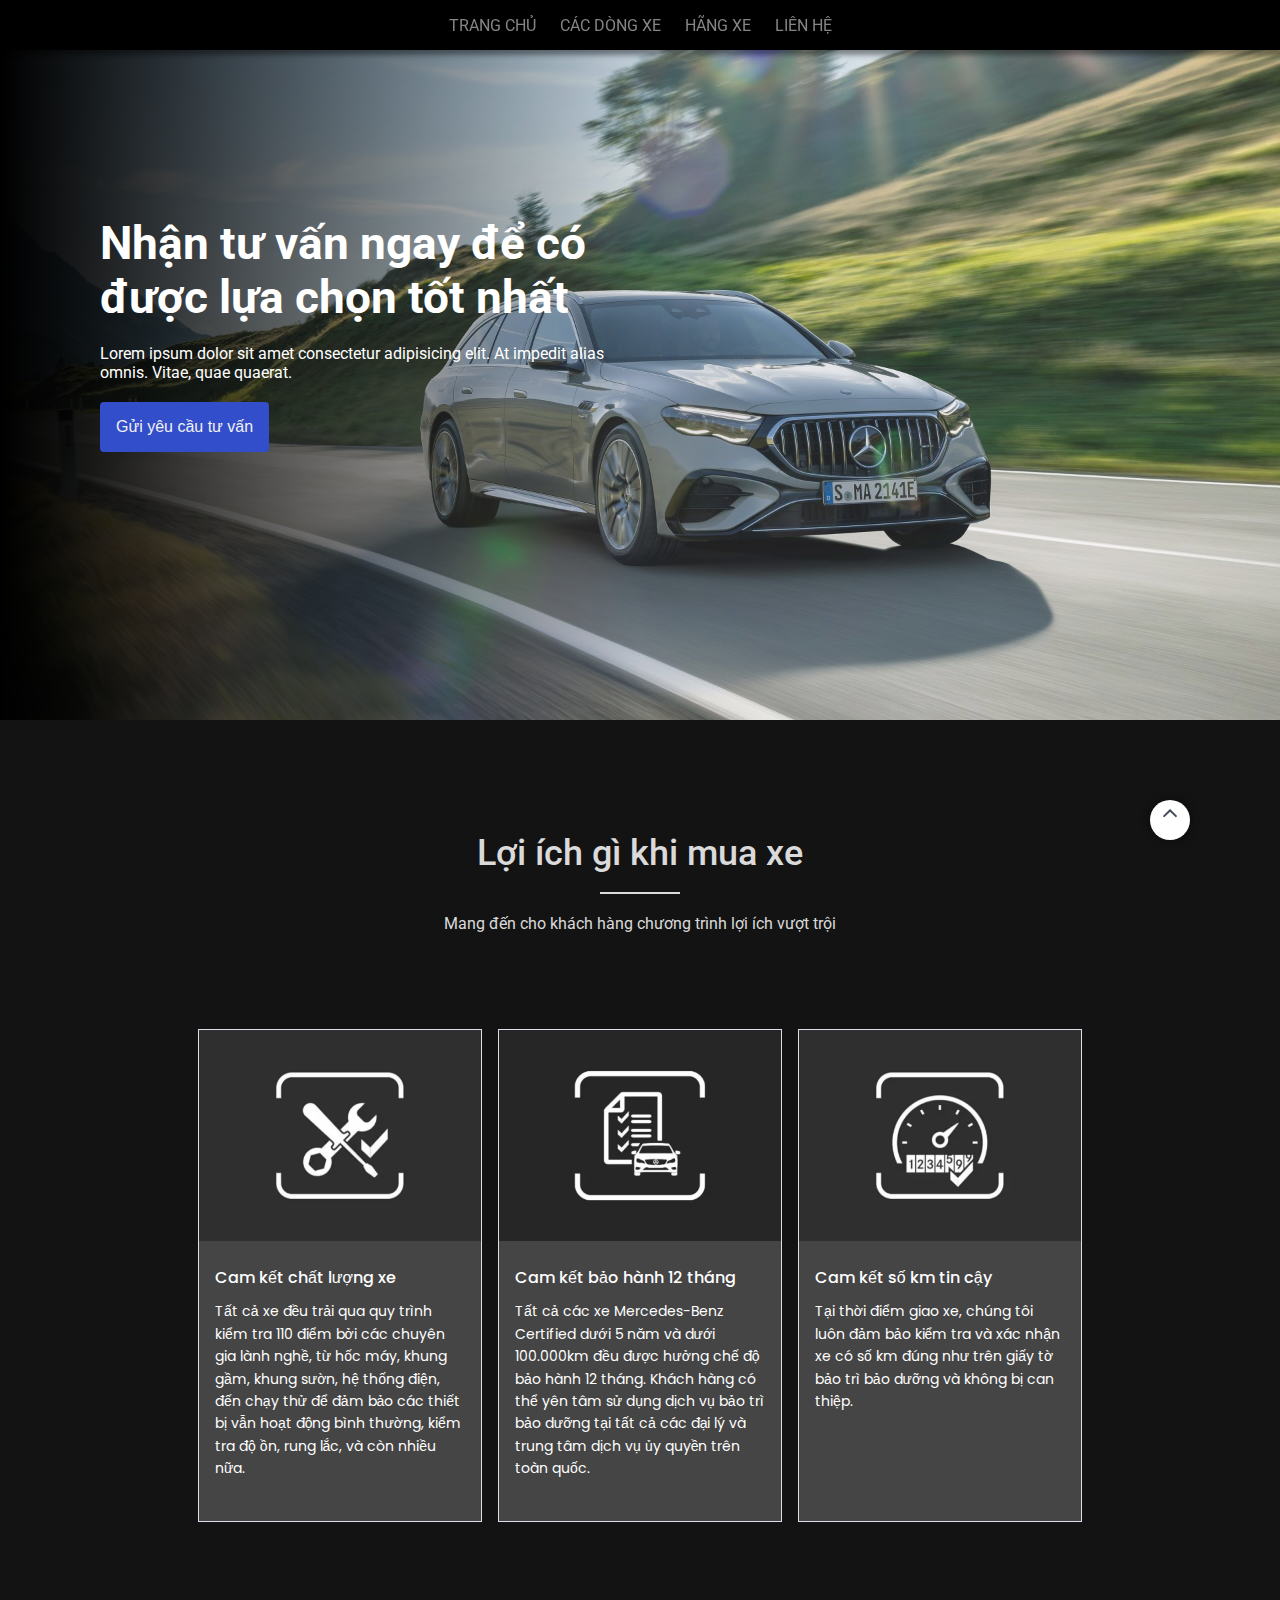
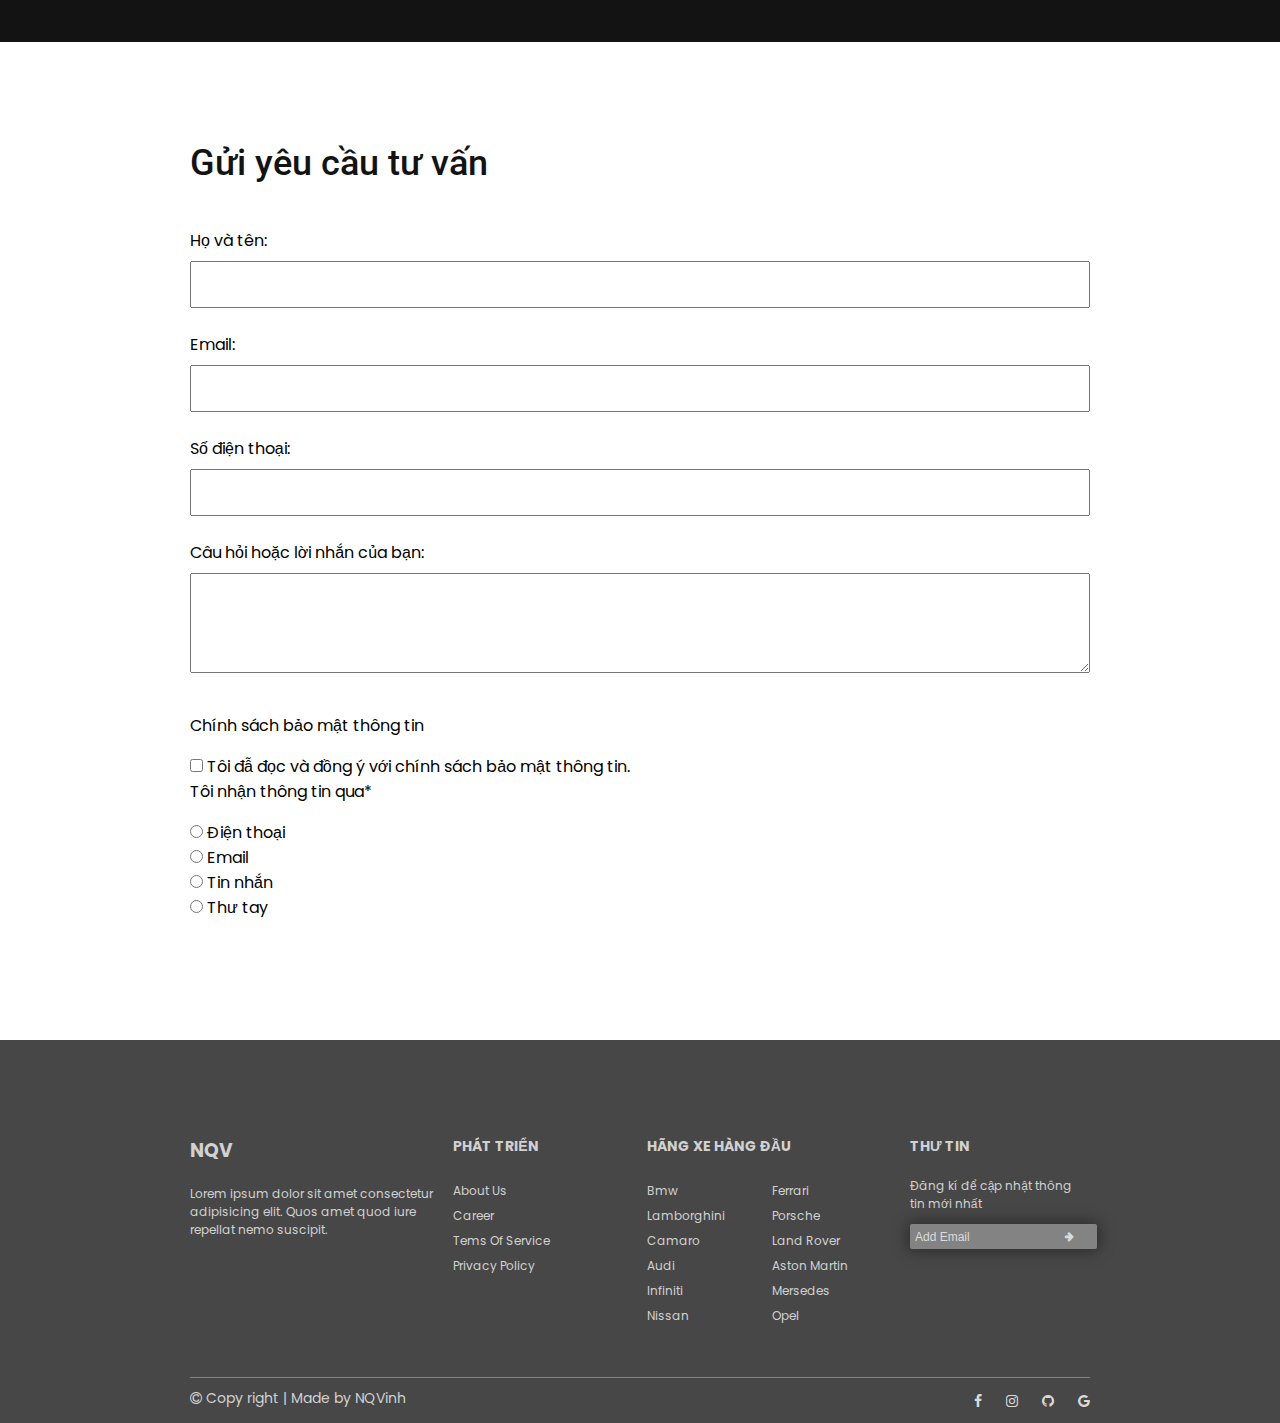
==== commit 2da93718: "Update" ====
--- a/webcon/buycar.html
+++ b/webcon/buycar.html
@@ -55,7 +55,7 @@
                                 <div class="vehicle-lines-text">
                                     <h4>Cam kết chất lượng xe</h4>
                                     <p class="">
-                                        Lorem ipsum dolor sit amet consectetur adipisicing elit. Quam voluptatem voluptatibus est doloribus sed in laboriosam nobis, recusandae fugiat explicabo.
+                                        Tất cả xe đều trải qua quy trình kiểm tra 110 điểm bởi các chuyên gia lành nghề, từ hốc máy, khung gầm, khung sườn, hệ thống điện, đến chạy thử để đảm bảo các thiết bị vẫn hoạt động bình thường, kiểm tra độ ồn, rung lắc, và còn nhiều nữa.
                                     </p>
                                 </div>
                             </div>
@@ -69,7 +69,7 @@
                                 <div class="vehicle-lines-text">
                                     <h4>Cam kết bảo hành 12 tháng</h4>
                                     <p class="">
-                                        Lorem ipsum dolor sit amet consectetur adipisicing elit. Quam voluptatem voluptatibus est doloribus sed in laboriosam nobis, recusandae fugiat explicabo.
+                                        Tất cả các xe Mercedes-Benz Certified dưới 5 năm và dưới 100.000km đều được hưởng chế độ bảo hành 12 tháng. Khách hàng có thể yên tâm sử dụng dịch vụ bảo trì bảo dưỡng tại tất cả các đại lý và trung tâm dịch vụ ủy quyền trên toàn quốc.
                                     </p>
                                 </div>
                             </div>
@@ -83,7 +83,7 @@
                                 <div class="vehicle-lines-text">
                                     <h4>Cam kết số km tin cậy</h4>
                                     <p class="">
-                                        Lorem ipsum dolor sit amet consectetur adipisicing elit. Quam voluptatem voluptatibus est doloribus sed in laboriosam nobis, recusandae fugiat explicabo.
+                                        Tại thời điểm giao xe, chúng tôi luôn đảm bảo kiểm tra và xác nhận xe có số km đúng như trên giấy tờ bảo trì bảo dưỡng và không bị can thiệp.
                                     </p>
                                 </div>
                             </div>
@@ -100,14 +100,54 @@
                     <div class="send-require-content">
                         <div class="form-send-require">
                             <form action="" class="">
-                                <label for="input-name" class="send-require-label">Họ và tên:</label>
-                                <input id="input-name" type="text">
-                                <label for="input-email" class="send-require-label">Email:</label>
-                                <input id="input-email" type="email">
-                                <label for="input-tel" class="send-require-label">Số điện thoại:</label>
-                                <input id="input-tel" type="tel">
-                                <label for="input-question" class="send-require-label">Câu hỏi hoặc lời nhắn của bạn:</label>
-                                <textarea name="" id="input-question"></textarea>
+                                <div class="form-info">
+                                    <div class="">
+                                        <label for="input-name" class="send-require-label">Họ và tên:</label>
+                                        <input id="input-name" type="text">
+                                    </div>
+                                    <div class="">
+                                        <label for="input-email" class="send-require-label">Email:</label>
+                                        <input id="input-email" type="email">
+                                    </div>
+                                    <div class="">
+                                        <label for="input-tel" class="send-require-label">Số điện thoại:</label>
+                                        <input id="input-tel" type="tel">
+                                    </div>
+                                    <div class="">
+                                        <label for="input-question" class="send-require-label">Câu hỏi hoặc lời nhắn của bạn:</label>
+                                        <textarea name="" id="input-question"></textarea>
+                                    </div>
+                                </div>
+                                <div class="form-confirm">
+                                    <p>
+                                        Chính sách bảo mật thông tin
+                                    </p>
+                                    <div>
+                                        <input type="checkbox" name="" id="">
+                                        <label for="">Tôi đẫ đọc và đồng ý với chính sách bảo mật thông tin.</label>
+                                    </div>
+                                    <div>
+                                        <p>Tôi nhận thông tin qua*</p>
+                                        <div class="form-contact-method">
+                                            <div class="">
+                                                <input type="radio" name="" id="">
+                                                <label for="">Điện thoại</label>
+                                            </div>
+                                            <div class="">
+                                                <input type="radio" name="" id="">
+                                                <label for="">Email</label>
+                                            </div>
+                                            <div class="">
+                                                <input type="radio" name="" id="">
+                                                <label for="">Tin nhắn</label>
+                                            </div>
+                                            <div class="">
+                                                <input type="radio" name="" id="">
+                                                <label for="">Thư tay</label>
+                                            </div>
+                                        </div>
+                                    </div>
+                                </div>
                             </form>
                         </div>
                     </div>
--- a/webcon/assets/styles.css
+++ b/webcon/assets/styles.css
@@ -16,6 +16,7 @@
 
 html {
     scroll-behavior: smooth;
+    scrollbar-width: none ;
 }
 
 
@@ -240,6 +241,7 @@
     padding: 24px 16px 40px;
     color: #fff;
     background-color: #454545;
+    height: 280px;
 }
 
 
@@ -286,23 +288,32 @@
     display: block;
 }
 
-#send-require .form-send-require input {
+#send-require .form-info input {
     width: 100%;
     padding: 10px 10px;
     font-size: 20px;
 }
 
-#send-require .form-send-require textarea {
+#send-require .form-info textarea {
     display: block;
     width: 100%;
     min-height: 100px;
     padding: 10px;
-}
-
-#send-require .form-send-require .send-require-label {
+    font-size: 20px;
+}
+
+#send-require .form-info .send-require-label {
     display: block;
     padding-top: 24px;
     padding-bottom: 8px;
+}
+
+#send-require .form-confirm {
+    padding-top: 40px;
+}
+
+#send-require .form-confirm p {
+    margin-bottom: 16px ;
 }
 
 
